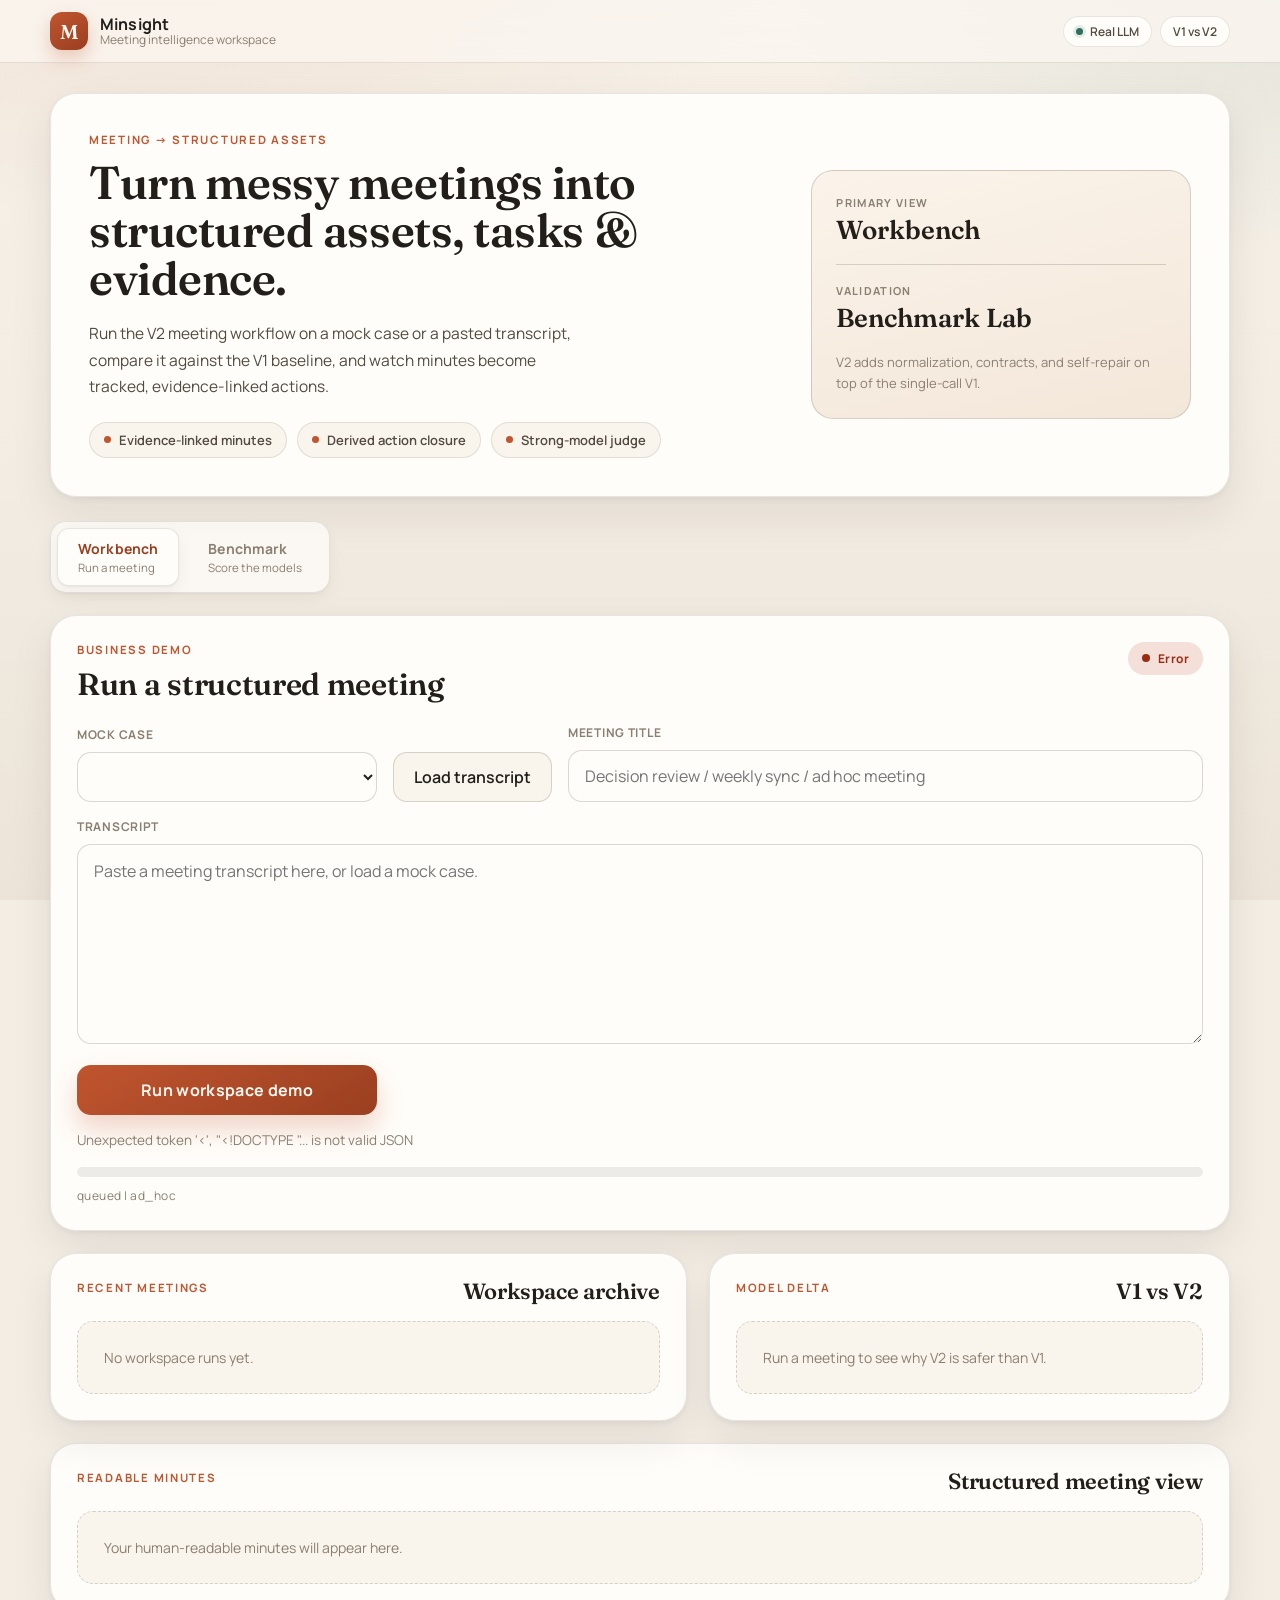
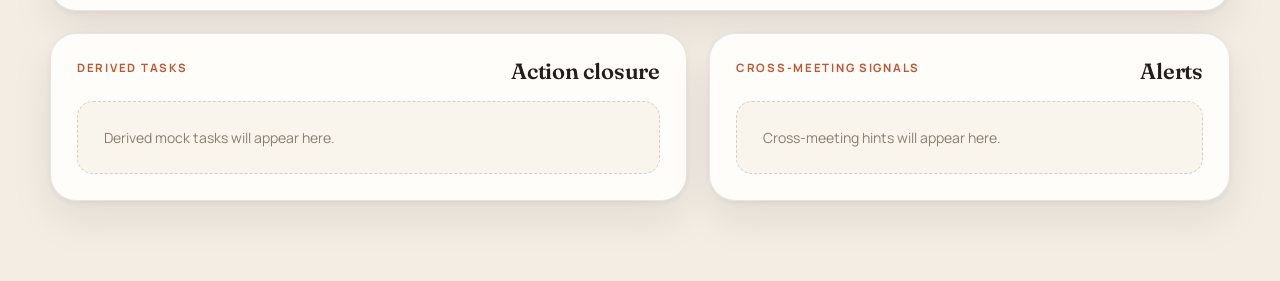
==== Lab/web/index.html @ 1d28d70c "Initial commit" ====
<!doctype html>
<html lang="en">
  <head>
    <meta charset="UTF-8" />
    <meta name="viewport" content="width=device-width, initial-scale=1.0" />
    <title>Minsight Workspace</title>
    <link rel="preconnect" href="https://fonts.googleapis.com">
    <link rel="preconnect" href="https://fonts.gstatic.com" crossorigin>
    <link href="https://fonts.googleapis.com/css2?family=Fraunces:opsz,wght@9..144,500;9..144,600&family=Manrope:wght@400;500;600;700&display=swap" rel="stylesheet">
    <link rel="stylesheet" href="./styles.css" />
  </head>
  <body>
    <div class="app-bg" aria-hidden="true"></div>

    <header class="topbar">
      <div class="topbar-inner">
        <div class="brand">
          <span class="brand-mark">M</span>
          <div class="brand-copy">
            <strong>Minsight</strong>
            <span>Meeting intelligence workspace</span>
          </div>
        </div>
        <div class="topbar-badges">
          <span class="badge badge-dot">Real LLM</span>
          <span class="badge">V1 vs V2</span>
        </div>
      </div>
    </header>

    <main class="shell">
      <section class="hero">
        <div class="hero-copy">
          <p class="eyebrow">Meeting → Structured assets</p>
          <h1>Turn messy meetings into structured assets, tasks &amp; evidence.</h1>
          <p class="lede">
            Run the V2 meeting workflow on a mock case or a pasted transcript, compare it against
            the V1 baseline, and watch minutes become tracked, evidence-linked actions.
          </p>
          <div class="hero-chips">
            <span class="chip"><span class="chip-dot"></span>Evidence-linked minutes</span>
            <span class="chip"><span class="chip-dot"></span>Derived action closure</span>
            <span class="chip"><span class="chip-dot"></span>Strong-model judge</span>
          </div>
        </div>
        <aside class="hero-panel">
          <div class="hero-panel-row">
            <span>Primary view</span>
            <strong>Workbench</strong>
          </div>
          <div class="hero-panel-divider"></div>
          <div class="hero-panel-row">
            <span>Validation</span>
            <strong>Benchmark Lab</strong>
          </div>
          <div class="hero-panel-note">
            V2 adds normalization, contracts, and self-repair on top of the single-call V1.
          </div>
        </aside>
      </section>

      <nav class="tabbar" role="tablist">
        <button class="tab active" data-tab="workbench" role="tab">
          <span class="tab-label">Workbench</span>
          <span class="tab-sub">Run a meeting</span>
        </button>
        <button class="tab" data-tab="benchmark" role="tab">
          <span class="tab-label">Benchmark</span>
          <span class="tab-sub">Score the models</span>
        </button>
      </nav>

      <section id="workbenchTab" class="tab-panel active">
        <section class="control-panel">
          <div class="panel-head">
            <div>
              <p class="panel-kicker">Business demo</p>
              <h2>Run a structured meeting</h2>
            </div>
            <div id="demoStatusPill" class="status-pill idle">Idle</div>
          </div>

          <div class="demo-controls">
            <label class="field">
              <span>Mock case</span>
              <select id="demoCaseSelect"></select>
            </label>

            <button id="loadMockButton" class="secondary-button">Load transcript</button>

            <label class="field field-wide">
              <span>Meeting title</span>
              <input id="demoTitleInput" class="text-input" type="text" placeholder="Decision review / weekly sync / ad hoc meeting" />
            </label>

            <label class="field field-full">
              <span>Transcript</span>
              <textarea id="demoTranscriptInput" class="transcript-input" placeholder="Paste a meeting transcript here, or load a mock case."></textarea>
            </label>

            <button id="demoRunButton" class="run-button">Run workspace demo</button>
          </div>

          <div id="demoMeta" class="run-meta"></div>
          <div class="progress-shell">
            <div class="progress-track">
              <div id="demoProgressBar" class="progress-bar"></div>
            </div>
            <div id="demoProgressText" class="progress-text">Waiting to start</div>
          </div>
        </section>

        <section class="results-grid">
          <article class="score-card">
            <div class="card-head">
              <p>Recent meetings</p>
              <h3>Workspace archive</h3>
            </div>
            <div id="meetingList" class="run-list empty">No workspace runs yet.</div>
          </article>

          <article class="history-card">
            <div class="card-head">
              <p>Model delta</p>
              <h3>V1 vs V2</h3>
            </div>
            <div id="comparisonBoard" class="summary-board empty">Run a meeting to see why V2 is safer than V1.</div>
          </article>
        </section>

        <section class="detail-card">
          <div class="card-head">
            <p>Readable minutes</p>
            <h3>Structured meeting view</h3>
          </div>
          <div id="minutesBoard" class="case-table empty">Your human-readable minutes will appear here.</div>
        </section>

        <section class="results-grid">
          <article class="score-card">
            <div class="card-head">
              <p>Derived tasks</p>
              <h3>Action closure</h3>
            </div>
            <div id="tasksBoard" class="case-table empty">Derived mock tasks will appear here.</div>
          </article>

          <article class="history-card">
            <div class="card-head">
              <p>Cross-meeting signals</p>
              <h3>Alerts</h3>
            </div>
            <div id="alertsBoard" class="case-table empty">Cross-meeting hints will appear here.</div>
          </article>
        </section>
      </section>

      <section id="benchmarkTab" class="tab-panel">
        <section class="control-panel">
          <div class="panel-head">
            <div>
              <p class="panel-kicker">Run control</p>
              <h2>Start a new Lab run</h2>
            </div>
            <div id="statusPill" class="status-pill idle">Idle</div>
          </div>

          <div class="controls">
            <label class="field">
              <span>Scenario</span>
              <select id="scenarioSelect"></select>
            </label>

            <button id="runButton" class="run-button">Run Lab</button>
          </div>

          <div id="runMeta" class="run-meta"></div>
          <div class="progress-shell">
            <div class="progress-track">
              <div id="progressBar" class="progress-bar"></div>
            </div>
            <div id="progressText" class="progress-text">Waiting to start</div>
          </div>
        </section>

        <section class="results-grid">
          <article class="score-card">
            <div class="card-head">
              <p>Latest summary</p>
              <h3>Variant scores</h3>
            </div>
            <div id="summaryBoard" class="summary-board empty">No benchmark results yet.</div>
          </article>

          <article class="history-card">
            <div class="card-head">
              <p>Run archive</p>
              <h3>Previous runs</h3>
            </div>
            <div id="runList" class="run-list empty">No previous runs.</div>
          </article>
        </section>

        <section class="detail-card">
          <div class="card-head">
            <p>Case review</p>
            <h3>Per-case judge output</h3>
          </div>
          <div id="caseTable" class="case-table empty">Run a benchmark to see per-case judge results here.</div>
        </section>
      </section>
    </main>

    <script src="./app.js"></script>
  </body>
</html>
---- Lab/web/styles.css ----
:root {
  --bg: #f3ede4;
  --bg-2: #ece4d8;
  --surface: #fffdf9;
  --surface-soft: #f9f4ec;
  --ink: #221f1a;
  --ink-soft: #524a40;
  --muted: #8a7f71;
  --line: rgba(34, 27, 18, 0.10);
  --line-strong: rgba(34, 27, 18, 0.16);
  --brand: #c0552f;
  --brand-ink: #9a3f20;
  --brand-soft: rgba(192, 85, 47, 0.10);
  --good: #2f6f5e;
  --good-soft: rgba(47, 111, 94, 0.12);
  --radius: 18px;
  --radius-lg: 26px;
  --shadow-sm: 0 1px 2px rgba(38, 24, 8, 0.05), 0 6px 18px rgba(38, 24, 8, 0.05);
  --shadow: 0 2px 6px rgba(38, 24, 8, 0.06), 0 18px 44px rgba(38, 24, 8, 0.08);
  --shadow-lg: 0 30px 70px rgba(38, 24, 8, 0.12);
  --font-ui: "Manrope", system-ui, -apple-system, "Segoe UI", sans-serif;
  --font-display: "Fraunces", Georgia, "Times New Roman", serif;
}

* { box-sizing: border-box; }

body {
  margin: 0;
  font-family: var(--font-ui);
  color: var(--ink);
  background: var(--bg);
  -webkit-font-smoothing: antialiased;
  text-rendering: optimizeLegibility;
  min-height: 100vh;
}

.app-bg {
  position: fixed;
  inset: 0;
  z-index: -1;
  pointer-events: none;
  background:
    radial-gradient(1100px 480px at 12% -8%, rgba(192, 85, 47, 0.10), transparent 60%),
    radial-gradient(900px 460px at 100% 0%, rgba(47, 111, 94, 0.09), transparent 55%),
    linear-gradient(180deg, #f6f0e7 0%, var(--bg) 46%, var(--bg-2) 100%);
}

/* ---------- Topbar ---------- */

.topbar {
  position: sticky;
  top: 0;
  z-index: 20;
  background: rgba(250, 246, 239, 0.82);
  backdrop-filter: blur(14px);
  border-bottom: 1px solid var(--line);
}

.topbar-inner {
  width: min(1180px, calc(100vw - 32px));
  margin: 0 auto;
  height: 62px;
  display: flex;
  align-items: center;
  justify-content: space-between;
  gap: 16px;
}

.brand { display: flex; align-items: center; gap: 12px; }

.brand-mark {
  width: 38px;
  height: 38px;
  border-radius: 12px;
  display: grid;
  place-items: center;
  font-family: var(--font-display);
  font-weight: 600;
  font-size: 20px;
  color: #fff7f0;
  background: linear-gradient(150deg, var(--brand) 0%, var(--brand-ink) 100%);
  box-shadow: 0 8px 18px rgba(192, 85, 47, 0.28);
}

.brand-copy { display: flex; flex-direction: column; line-height: 1.15; }
.brand-copy strong { font-size: 16px; letter-spacing: 0.01em; }
.brand-copy span { font-size: 12px; color: var(--muted); }

.topbar-badges { display: flex; gap: 8px; }

.badge {
  display: inline-flex;
  align-items: center;
  gap: 7px;
  padding: 6px 12px;
  border-radius: 999px;
  font-size: 12px;
  font-weight: 600;
  color: var(--ink-soft);
  background: var(--surface);
  border: 1px solid var(--line);
}

.badge-dot::before {
  content: "";
  width: 7px;
  height: 7px;
  border-radius: 50%;
  background: var(--good);
  box-shadow: 0 0 0 3px var(--good-soft);
}

/* ---------- Shell ---------- */

.shell {
  width: min(1180px, calc(100vw - 32px));
  margin: 0 auto;
  padding: 30px 0 80px;
}

.hero,
.control-panel,
.score-card,
.history-card,
.detail-card {
  background: var(--surface);
  border: 1px solid var(--line);
  box-shadow: var(--shadow);
}

/* ---------- Hero ---------- */

.hero {
  display: grid;
  grid-template-columns: 1.55fr 0.85fr;
  gap: 30px;
  border-radius: var(--radius-lg);
  padding: 38px;
  align-items: center;
}

.eyebrow,
.panel-kicker,
.card-head p {
  margin: 0 0 12px;
  letter-spacing: 0.15em;
  text-transform: uppercase;
  color: var(--brand);
  font-size: 11.5px;
  font-weight: 700;
}

.hero h1,
.panel-head h2,
.card-head h3 {
  margin: 0;
  font-family: var(--font-display);
  font-weight: 600;
  letter-spacing: -0.01em;
  line-height: 1.04;
  color: var(--ink);
}

.hero h1 {
  font-size: clamp(30px, 3.6vw, 46px);
  max-width: 18ch;
}

.lede {
  margin: 18px 0 0;
  max-width: 54ch;
  color: var(--ink-soft);
  font-size: 15.5px;
  line-height: 1.7;
}

.hero-chips {
  display: flex;
  flex-wrap: wrap;
  gap: 10px;
  margin-top: 22px;
}

.chip {
  display: inline-flex;
  align-items: center;
  gap: 8px;
  padding: 8px 14px;
  border-radius: 999px;
  font-size: 13px;
  font-weight: 600;
  color: var(--ink-soft);
  background: var(--surface-soft);
  border: 1px solid var(--line);
}

.chip-dot {
  width: 7px;
  height: 7px;
  border-radius: 50%;
  background: var(--brand);
}

.hero-panel {
  border-radius: 22px;
  padding: 24px;
  background: linear-gradient(165deg, #fbf3ea 0%, #f3e7d9 100%);
  border: 1px solid var(--line-strong);
}

.hero-panel-row { display: flex; flex-direction: column; gap: 4px; }
.hero-panel-row span {
  font-size: 11px;
  letter-spacing: 0.12em;
  text-transform: uppercase;
  color: var(--muted);
  font-weight: 700;
}
.hero-panel-row strong {
  font-family: var(--font-display);
  font-weight: 600;
  font-size: 26px;
  color: var(--ink);
}

.hero-panel-divider {
  height: 1px;
  margin: 18px 0;
  background: var(--line-strong);
}

.hero-panel-note {
  margin-top: 18px;
  font-size: 13px;
  line-height: 1.6;
  color: var(--muted);
}

/* ---------- Tabs ---------- */

.tabbar {
  display: flex;
  gap: 8px;
  margin-top: 24px;
  padding: 6px;
  border-radius: 16px;
  background: rgba(255, 253, 249, 0.7);
  border: 1px solid var(--line);
  box-shadow: var(--shadow-sm);
  width: fit-content;
}

.tab {
  display: flex;
  flex-direction: column;
  align-items: flex-start;
  gap: 2px;
  border: 1px solid transparent;
  background: transparent;
  color: var(--muted);
  border-radius: 12px;
  padding: 10px 20px;
  font: inherit;
  cursor: pointer;
  transition: background 160ms ease, color 160ms ease, box-shadow 160ms ease;
}

.tab-label { font-weight: 700; font-size: 14px; letter-spacing: 0.01em; }
.tab-sub { font-size: 11.5px; color: var(--muted); }

.tab:hover { color: var(--ink); }

.tab.active {
  background: var(--surface);
  border-color: var(--line);
  box-shadow: var(--shadow-sm);
  color: var(--ink);
}
.tab.active .tab-label { color: var(--brand-ink); }

.tab-panel { display: none; }
.tab-panel.active { display: block; animation: fade 260ms ease; }

@keyframes fade {
  from { opacity: 0; transform: translateY(6px); }
  to { opacity: 1; transform: none; }
}

/* ---------- Panels & cards ---------- */

.control-panel,
.results-grid,
.detail-card {
  margin-top: 22px;
}

.control-panel,
.score-card,
.history-card,
.detail-card {
  border-radius: var(--radius-lg);
  padding: 26px;
}

.panel-head,
.card-head {
  display: flex;
  align-items: start;
  justify-content: space-between;
  gap: 16px;
}

.panel-head h2 { font-size: clamp(24px, 2.4vw, 32px); }
.card-head h3 { font-size: 22px; }
.card-head p { margin-bottom: 6px; }

/* ---------- Status pill ---------- */

.status-pill {
  display: inline-flex;
  align-items: center;
  gap: 8px;
  padding: 8px 14px;
  border-radius: 999px;
  font-size: 12px;
  font-weight: 700;
  letter-spacing: 0.04em;
  white-space: nowrap;
}
.status-pill::before {
  content: "";
  width: 8px;
  height: 8px;
  border-radius: 50%;
  background: currentColor;
}
.status-pill.idle { background: rgba(138, 127, 113, 0.14); color: #6d6355; }
.status-pill.running { background: var(--brand-soft); color: var(--brand-ink); }
.status-pill.running::before { animation: pulse 1.1s ease-in-out infinite; }
.status-pill.done { background: var(--good-soft); color: var(--good); }
.status-pill.error { background: rgba(176, 45, 22, 0.14); color: #9a2a12; }

@keyframes pulse {
  0%, 100% { opacity: 1; transform: scale(1); }
  50% { opacity: 0.45; transform: scale(0.7); }
}

/* ---------- Forms ---------- */

.controls {
  display: grid;
  grid-template-columns: minmax(260px, 360px) auto;
  gap: 18px;
  align-items: end;
  margin-top: 24px;
}

.demo-controls {
  display: grid;
  grid-template-columns: minmax(220px, 300px) auto 1fr;
  gap: 16px;
  align-items: end;
  margin-top: 24px;
}

.field-wide { grid-column: span 1; }
.field-full { grid-column: 1 / -1; }

.field span {
  display: block;
  margin-bottom: 9px;
  font-size: 12px;
  font-weight: 700;
  color: var(--muted);
  letter-spacing: 0.06em;
  text-transform: uppercase;
}

select,
.text-input,
.transcript-input,
.secondary-button,
.run-button {
  min-height: 50px;
  border-radius: 14px;
  font: inherit;
}

select,
.text-input,
.transcript-input {
  width: 100%;
  border: 1px solid var(--line-strong);
  background: var(--surface);
  padding: 0 16px;
  color: var(--ink);
  transition: border-color 140ms ease, box-shadow 140ms ease;
}

.text-input, .transcript-input { padding: 14px 16px; }

select:focus,
.text-input:focus,
.transcript-input:focus {
  outline: none;
  border-color: var(--brand);
  box-shadow: 0 0 0 3px var(--brand-soft);
}

.transcript-input {
  min-height: 200px;
  resize: vertical;
  line-height: 1.6;
}

.secondary-button {
  border: 1px solid var(--line-strong);
  background: var(--surface-soft);
  color: var(--ink);
  font-weight: 600;
  padding: 0 20px;
  cursor: pointer;
  transition: background 140ms ease, border-color 140ms ease;
}
.secondary-button:hover { background: #f1e8db; border-color: var(--brand); color: var(--brand-ink); }

.run-button {
  border: none;
  padding: 0 28px;
  font-weight: 700;
  letter-spacing: 0.02em;
  color: #fff7f0;
  background: linear-gradient(150deg, var(--brand) 0%, var(--brand-ink) 100%);
  cursor: pointer;
  box-shadow: 0 14px 26px rgba(192, 85, 47, 0.24);
  transition: transform 160ms ease, box-shadow 160ms ease, filter 160ms ease;
}
.run-button:hover:not(:disabled) {
  transform: translateY(-1px);
  box-shadow: 0 18px 32px rgba(192, 85, 47, 0.30);
  filter: saturate(1.05);
}
.run-button:disabled { opacity: 0.5; cursor: progress; box-shadow: none; }

.run-meta {
  margin-top: 16px;
  color: var(--muted);
  font-size: 13.5px;
  min-height: 20px;
}

/* ---------- Progress ---------- */

.progress-shell { margin-top: 16px; }

.progress-track {
  height: 10px;
  border-radius: 999px;
  background: rgba(34, 27, 18, 0.08);
  overflow: hidden;
}

.progress-bar {
  width: 0%;
  height: 100%;
  border-radius: inherit;
  background: linear-gradient(90deg, var(--brand) 0%, #dd8a5f 100%);
  transition: width 300ms ease;
}

.progress-text {
  margin-top: 10px;
  color: var(--muted);
  font-size: 12px;
  letter-spacing: 0.04em;
  font-variant-numeric: tabular-nums;
}

/* ---------- Grids ---------- */

.results-grid {
  display: grid;
  grid-template-columns: 1.1fr 0.9fr;
  gap: 22px;
}

.summary-board,
.run-list,
.case-table { margin-top: 18px; }

.summary-board.empty,
.run-list.empty,
.case-table.empty {
  color: var(--muted);
  padding: 26px;
  border-radius: 16px;
  background: var(--surface-soft);
  border: 1px dashed var(--line-strong);
  font-size: 14px;
}

/* ---------- Variant / metric cards ---------- */

.variant-grid {
  display: grid;
  grid-template-columns: repeat(2, 1fr);
  gap: 16px;
}

.variant-card {
  position: relative;
  padding: 20px;
  border-radius: 18px;
  border: 1px solid var(--line);
  background: var(--surface-soft);
  overflow: hidden;
}
.variant-card::before {
  content: "";
  position: absolute;
  left: 0; top: 0; bottom: 0;
  width: 4px;
  background: var(--muted);
  opacity: 0.6;
}
.variant-grid > .variant-card:nth-child(1)::before { background: var(--brand); }
.variant-grid > .variant-card:nth-child(2)::before { background: var(--good); }

.variant-card h4 {
  margin: 0 0 14px;
  font-size: 15px;
  font-weight: 700;
  letter-spacing: 0.02em;
  color: var(--ink);
  text-transform: uppercase;
}

.metric-row {
  display: flex;
  justify-content: space-between;
  align-items: baseline;
  gap: 12px;
  padding: 7px 0;
  border-top: 1px solid var(--line);
  font-size: 13.5px;
  color: var(--ink-soft);
}
.metric-row:first-of-type { border-top: none; }
.metric-row span { color: var(--muted); }
.metric-row strong {
  color: var(--ink);
  font-weight: 700;
  font-variant-numeric: tabular-nums;
}

/* ---------- History / run list ---------- */

.run-list { display: flex; flex-direction: column; gap: 10px; }

.history-row {
  display: flex;
  gap: 10px;
  align-items: stretch;
}
.history-row + .history-row { margin-top: 0; }

.history-item {
  flex: 1;
  text-align: left;
  padding: 15px 17px;
  border-radius: 14px;
  border: 1px solid var(--line);
  background: var(--surface);
  cursor: pointer;
  transition: transform 140ms ease, border-color 140ms ease, box-shadow 140ms ease;
}
.history-item:hover {
  transform: translateX(2px);
  border-color: var(--brand);
  box-shadow: var(--shadow-sm);
}

.selected-card,
.history-row.selected .history-item {
  border-color: var(--brand);
  box-shadow: inset 0 0 0 1px var(--brand-soft);
}

.history-delete {
  min-width: 84px;
  border: 1px solid rgba(192, 85, 47, 0.24);
  border-radius: 14px;
  background: var(--brand-soft);
  color: var(--brand-ink);
  font: inherit;
  font-weight: 600;
  cursor: pointer;
  transition: background 140ms ease;
}
.history-delete:hover { background: rgba(192, 85, 47, 0.18); }

.history-item .run-id { font-weight: 700; font-size: 14.5px; color: var(--ink); }
.history-item .meta {
  margin-top: 5px;
  color: var(--muted);
  font-size: 12.5px;
  line-height: 1.5;
}

/* ---------- Case / detail ---------- */

.case-table { display: grid; gap: 14px; }

.case-item {
  padding: 20px;
  border-radius: 18px;
  background: var(--surface-soft);
  border: 1px solid var(--line);
}

.detail-grid { margin-top: 16px; }

.case-top {
  display: flex;
  justify-content: space-between;
  gap: 14px;
  align-items: center;
}

.case-title { font-weight: 700; font-size: 15px; color: var(--ink); }

.case-variant {
  color: var(--brand);
  font-size: 11px;
  letter-spacing: 0.12em;
  text-transform: uppercase;
  font-weight: 700;
}

/* variant-card reused as .detail-card inside app.js output */
.variant-card.detail-card {
  margin-top: 0;
  padding: 18px;
  border-radius: 16px;
  box-shadow: none;
  background: var(--surface);
}

.score-strip {
  display: grid;
  grid-template-columns: repeat(5, 1fr);
  gap: 10px;
  margin-top: 14px;
}

.score-chip {
  padding: 12px;
  border-radius: 14px;
  background: var(--surface);
  border: 1px solid var(--line);
  text-align: center;
}
.score-chip span {
  display: block;
  color: var(--muted);
  font-size: 10.5px;
  letter-spacing: 0.06em;
  text-transform: uppercase;
}
.score-chip strong {
  display: block;
  margin-top: 6px;
  color: var(--good);
  font-variant-numeric: tabular-nums;
}

.judge-text {
  margin-top: 14px;
  color: var(--ink-soft);
  font-size: 13.5px;
  line-height: 1.65;
}
.judge-text strong { color: var(--ink); }

/* ---------- Minutes ---------- */

.minutes-grid {
  display: grid;
  grid-template-columns: repeat(2, 1fr);
  gap: 16px;
  margin-top: 18px;
}

.minutes-card { min-height: 100%; }

.evidence-item + .evidence-item {
  margin-top: 12px;
  padding-top: 12px;
  border-top: 1px dashed var(--line-strong);
}

.evidence-item strong { display: block; color: var(--ink); font-size: 14px; }
.evidence-item span { display: block; margin-top: 4px; color: var(--muted); font-size: 13px; }

.evidence-item blockquote {
  margin: 10px 0 0;
  padding: 8px 12px;
  border-left: 3px solid var(--brand);
  border-radius: 0 10px 10px 0;
  background: var(--brand-soft);
  color: var(--brand-ink);
  font-size: 13px;
  line-height: 1.5;
}

/* ---------- Responsive ---------- */

@media (max-width: 980px) {
  .hero,
  .results-grid,
  .controls,
  .demo-controls,
  .minutes-grid,
  .variant-grid {
    grid-template-columns: 1fr;
  }
  .score-strip { grid-template-columns: repeat(2, 1fr); }
  .hero h1 { max-width: none; }
  .tabbar { width: auto; }
  .tab { flex: 1; align-items: center; }
}

@media (max-width: 560px) {
  .topbar-badges { display: none; }
  .control-panel,
  .score-card,
  .history-card,
  .detail-card,
  .hero { padding: 20px; }
  .score-strip { grid-template-columns: 1fr; }
}
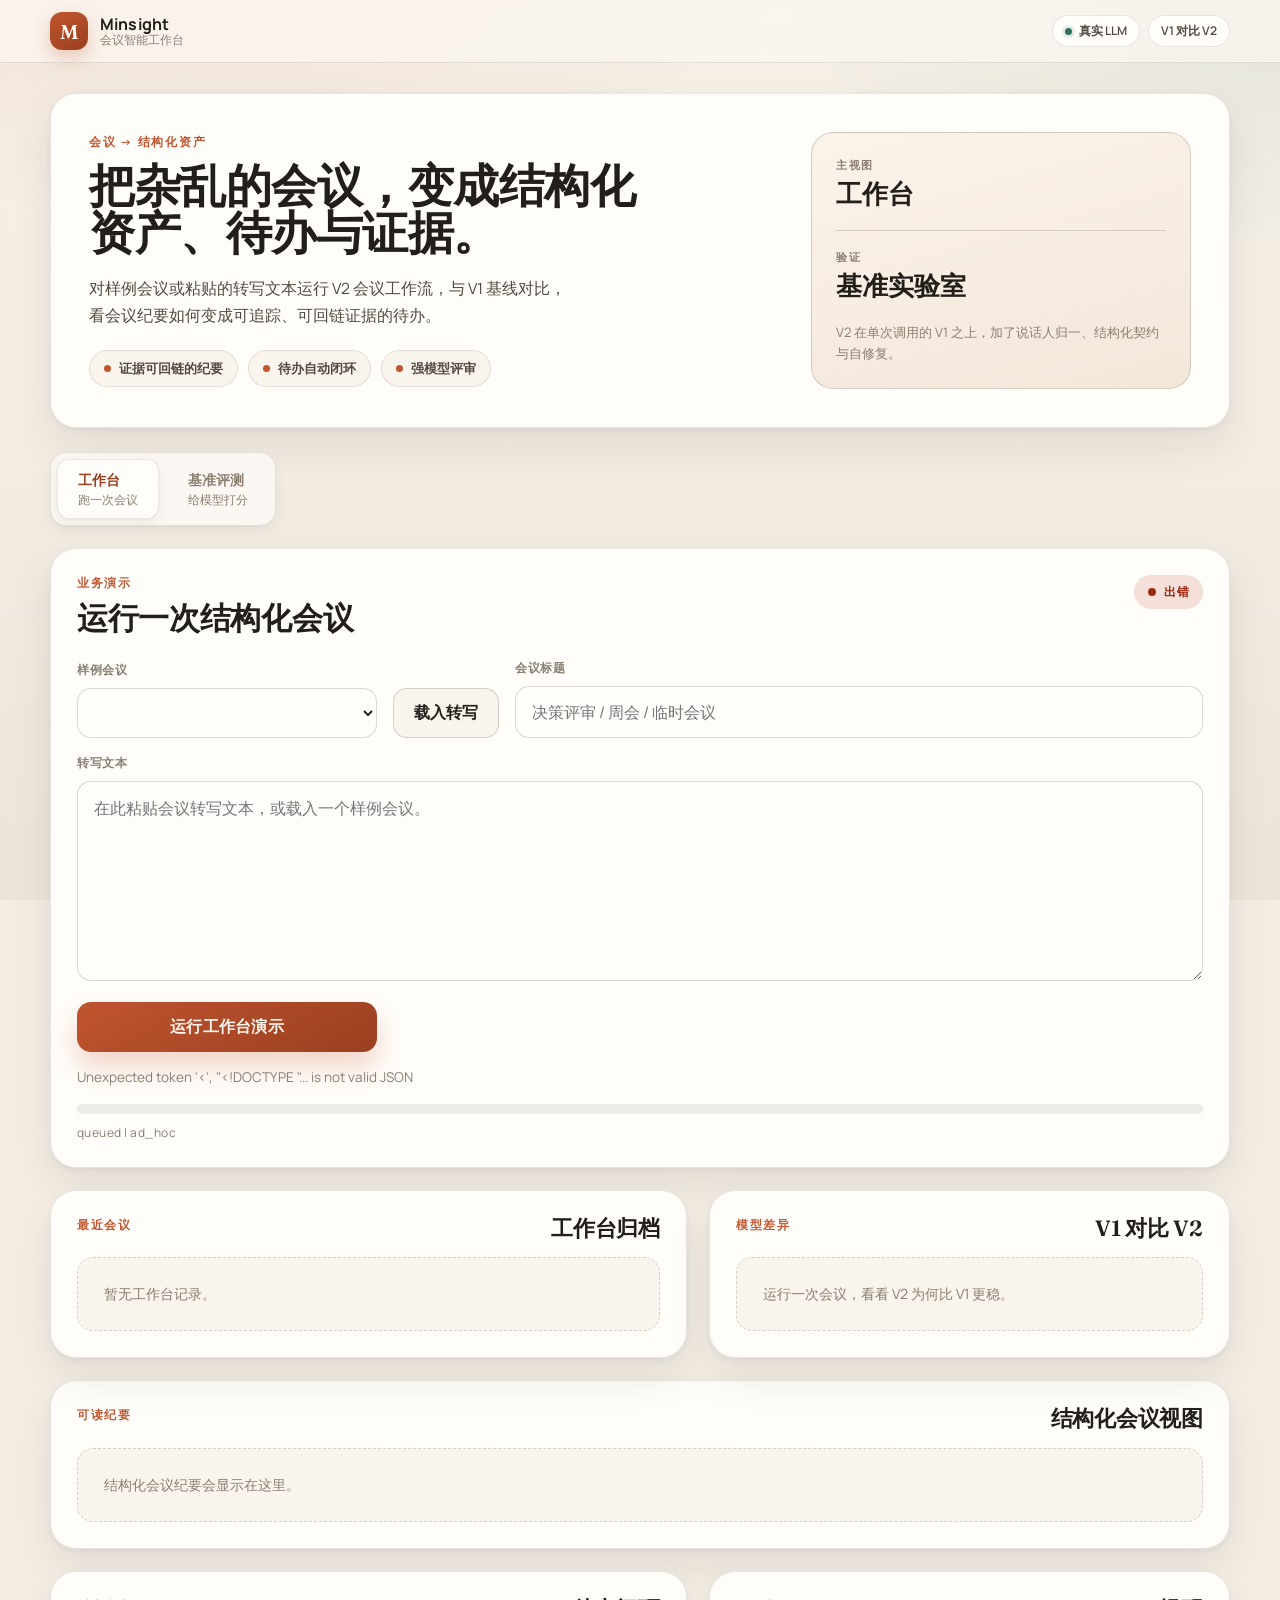
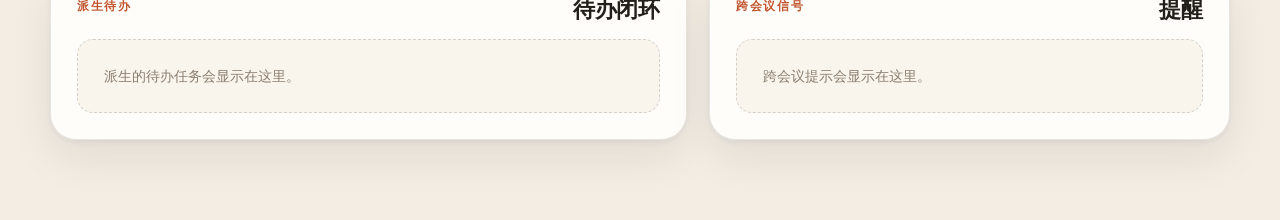
==== commit f75e1cff: "chore: clean local artifacts and localize lab UI" ====
--- a/Lab/web/index.html
+++ b/Lab/web/index.html
@@ -1,9 +1,9 @@
 <!doctype html>
-<html lang="en">
+<html lang="zh-CN">
   <head>
     <meta charset="UTF-8" />
     <meta name="viewport" content="width=device-width, initial-scale=1.0" />
-    <title>Minsight Workspace</title>
+    <title>Minsight 工作台</title>
     <link rel="preconnect" href="https://fonts.googleapis.com">
     <link rel="preconnect" href="https://fonts.gstatic.com" crossorigin>
     <link href="https://fonts.googleapis.com/css2?family=Fraunces:opsz,wght@9..144,500;9..144,600&family=Manrope:wght@400;500;600;700&display=swap" rel="stylesheet">
@@ -18,12 +18,12 @@
           <span class="brand-mark">M</span>
           <div class="brand-copy">
             <strong>Minsight</strong>
-            <span>Meeting intelligence workspace</span>
+            <span>会议智能工作台</span>
           </div>
         </div>
         <div class="topbar-badges">
-          <span class="badge badge-dot">Real LLM</span>
-          <span class="badge">V1 vs V2</span>
+          <span class="badge badge-dot">真实 LLM</span>
+          <span class="badge">V1 对比 V2</span>
         </div>
       </div>
     </header>
@@ -31,42 +31,42 @@
     <main class="shell">
       <section class="hero">
         <div class="hero-copy">
-          <p class="eyebrow">Meeting → Structured assets</p>
-          <h1>Turn messy meetings into structured assets, tasks &amp; evidence.</h1>
+          <p class="eyebrow">会议 → 结构化资产</p>
+          <h1>把杂乱的会议，变成结构化资产、待办与证据。</h1>
           <p class="lede">
-            Run the V2 meeting workflow on a mock case or a pasted transcript, compare it against
-            the V1 baseline, and watch minutes become tracked, evidence-linked actions.
+            对样例会议或粘贴的转写文本运行 V2 会议工作流，与 V1 基线对比，
+            看会议纪要如何变成可追踪、可回链证据的待办。
           </p>
           <div class="hero-chips">
-            <span class="chip"><span class="chip-dot"></span>Evidence-linked minutes</span>
-            <span class="chip"><span class="chip-dot"></span>Derived action closure</span>
-            <span class="chip"><span class="chip-dot"></span>Strong-model judge</span>
+            <span class="chip"><span class="chip-dot"></span>证据可回链的纪要</span>
+            <span class="chip"><span class="chip-dot"></span>待办自动闭环</span>
+            <span class="chip"><span class="chip-dot"></span>强模型评审</span>
           </div>
         </div>
         <aside class="hero-panel">
           <div class="hero-panel-row">
-            <span>Primary view</span>
-            <strong>Workbench</strong>
+            <span>主视图</span>
+            <strong>工作台</strong>
           </div>
           <div class="hero-panel-divider"></div>
           <div class="hero-panel-row">
-            <span>Validation</span>
-            <strong>Benchmark Lab</strong>
+            <span>验证</span>
+            <strong>基准实验室</strong>
           </div>
           <div class="hero-panel-note">
-            V2 adds normalization, contracts, and self-repair on top of the single-call V1.
+            V2 在单次调用的 V1 之上，加了说话人归一、结构化契约与自修复。
           </div>
         </aside>
       </section>
 
       <nav class="tabbar" role="tablist">
         <button class="tab active" data-tab="workbench" role="tab">
-          <span class="tab-label">Workbench</span>
-          <span class="tab-sub">Run a meeting</span>
+          <span class="tab-label">工作台</span>
+          <span class="tab-sub">跑一次会议</span>
         </button>
         <button class="tab" data-tab="benchmark" role="tab">
-          <span class="tab-label">Benchmark</span>
-          <span class="tab-sub">Score the models</span>
+          <span class="tab-label">基准评测</span>
+          <span class="tab-sub">给模型打分</span>
         </button>
       </nav>
 
@@ -74,31 +74,31 @@
         <section class="control-panel">
           <div class="panel-head">
             <div>
-              <p class="panel-kicker">Business demo</p>
-              <h2>Run a structured meeting</h2>
-            </div>
-            <div id="demoStatusPill" class="status-pill idle">Idle</div>
+              <p class="panel-kicker">业务演示</p>
+              <h2>运行一次结构化会议</h2>
+            </div>
+            <div id="demoStatusPill" class="status-pill idle">空闲</div>
           </div>
 
           <div class="demo-controls">
             <label class="field">
-              <span>Mock case</span>
+              <span>样例会议</span>
               <select id="demoCaseSelect"></select>
             </label>
 
-            <button id="loadMockButton" class="secondary-button">Load transcript</button>
+            <button id="loadMockButton" class="secondary-button">载入转写</button>
 
             <label class="field field-wide">
-              <span>Meeting title</span>
-              <input id="demoTitleInput" class="text-input" type="text" placeholder="Decision review / weekly sync / ad hoc meeting" />
+              <span>会议标题</span>
+              <input id="demoTitleInput" class="text-input" type="text" placeholder="决策评审 / 周会 / 临时会议" />
             </label>
 
             <label class="field field-full">
-              <span>Transcript</span>
-              <textarea id="demoTranscriptInput" class="transcript-input" placeholder="Paste a meeting transcript here, or load a mock case."></textarea>
-            </label>
-
-            <button id="demoRunButton" class="run-button">Run workspace demo</button>
+              <span>转写文本</span>
+              <textarea id="demoTranscriptInput" class="transcript-input" placeholder="在此粘贴会议转写文本，或载入一个样例会议。"></textarea>
+            </label>
+
+            <button id="demoRunButton" class="run-button">运行工作台演示</button>
           </div>
 
           <div id="demoMeta" class="run-meta"></div>
@@ -106,51 +106,51 @@
             <div class="progress-track">
               <div id="demoProgressBar" class="progress-bar"></div>
             </div>
-            <div id="demoProgressText" class="progress-text">Waiting to start</div>
+            <div id="demoProgressText" class="progress-text">等待开始</div>
           </div>
         </section>
 
         <section class="results-grid">
           <article class="score-card">
             <div class="card-head">
-              <p>Recent meetings</p>
-              <h3>Workspace archive</h3>
-            </div>
-            <div id="meetingList" class="run-list empty">No workspace runs yet.</div>
+              <p>最近会议</p>
+              <h3>工作台归档</h3>
+            </div>
+            <div id="meetingList" class="run-list empty">暂无工作台记录。</div>
           </article>
 
           <article class="history-card">
             <div class="card-head">
-              <p>Model delta</p>
-              <h3>V1 vs V2</h3>
-            </div>
-            <div id="comparisonBoard" class="summary-board empty">Run a meeting to see why V2 is safer than V1.</div>
+              <p>模型差异</p>
+              <h3>V1 对比 V2</h3>
+            </div>
+            <div id="comparisonBoard" class="summary-board empty">运行一次会议，看看 V2 为何比 V1 更稳。</div>
           </article>
         </section>
 
         <section class="detail-card">
           <div class="card-head">
-            <p>Readable minutes</p>
-            <h3>Structured meeting view</h3>
-          </div>
-          <div id="minutesBoard" class="case-table empty">Your human-readable minutes will appear here.</div>
+            <p>可读纪要</p>
+            <h3>结构化会议视图</h3>
+          </div>
+          <div id="minutesBoard" class="case-table empty">结构化会议纪要会显示在这里。</div>
         </section>
 
         <section class="results-grid">
           <article class="score-card">
             <div class="card-head">
-              <p>Derived tasks</p>
-              <h3>Action closure</h3>
-            </div>
-            <div id="tasksBoard" class="case-table empty">Derived mock tasks will appear here.</div>
+              <p>派生待办</p>
+              <h3>待办闭环</h3>
+            </div>
+            <div id="tasksBoard" class="case-table empty">派生的待办任务会显示在这里。</div>
           </article>
 
           <article class="history-card">
             <div class="card-head">
-              <p>Cross-meeting signals</p>
-              <h3>Alerts</h3>
-            </div>
-            <div id="alertsBoard" class="case-table empty">Cross-meeting hints will appear here.</div>
+              <p>跨会议信号</p>
+              <h3>提醒</h3>
+            </div>
+            <div id="alertsBoard" class="case-table empty">跨会议提示会显示在这里。</div>
           </article>
         </section>
       </section>
@@ -159,19 +159,19 @@
         <section class="control-panel">
           <div class="panel-head">
             <div>
-              <p class="panel-kicker">Run control</p>
-              <h2>Start a new Lab run</h2>
-            </div>
-            <div id="statusPill" class="status-pill idle">Idle</div>
+              <p class="panel-kicker">运行控制</p>
+              <h2>启动一次实验室运行</h2>
+            </div>
+            <div id="statusPill" class="status-pill idle">空闲</div>
           </div>
 
           <div class="controls">
             <label class="field">
-              <span>Scenario</span>
+              <span>场景</span>
               <select id="scenarioSelect"></select>
             </label>
 
-            <button id="runButton" class="run-button">Run Lab</button>
+            <button id="runButton" class="run-button">运行实验室</button>
           </div>
 
           <div id="runMeta" class="run-meta"></div>
@@ -179,34 +179,34 @@
             <div class="progress-track">
               <div id="progressBar" class="progress-bar"></div>
             </div>
-            <div id="progressText" class="progress-text">Waiting to start</div>
+            <div id="progressText" class="progress-text">等待开始</div>
           </div>
         </section>
 
         <section class="results-grid">
           <article class="score-card">
             <div class="card-head">
-              <p>Latest summary</p>
-              <h3>Variant scores</h3>
-            </div>
-            <div id="summaryBoard" class="summary-board empty">No benchmark results yet.</div>
+              <p>最新汇总</p>
+              <h3>版本得分</h3>
+            </div>
+            <div id="summaryBoard" class="summary-board empty">暂无基准结果。</div>
           </article>
 
           <article class="history-card">
             <div class="card-head">
-              <p>Run archive</p>
-              <h3>Previous runs</h3>
-            </div>
-            <div id="runList" class="run-list empty">No previous runs.</div>
+              <p>运行归档</p>
+              <h3>历史运行</h3>
+            </div>
+            <div id="runList" class="run-list empty">暂无历史运行。</div>
           </article>
         </section>
 
         <section class="detail-card">
           <div class="card-head">
-            <p>Case review</p>
-            <h3>Per-case judge output</h3>
-          </div>
-          <div id="caseTable" class="case-table empty">Run a benchmark to see per-case judge results here.</div>
+            <p>逐条评审</p>
+            <h3>每条用例的评审输出</h3>
+          </div>
+          <div id="caseTable" class="case-table empty">运行基准后，这里显示逐条评审结果。</div>
         </section>
       </section>
     </main>
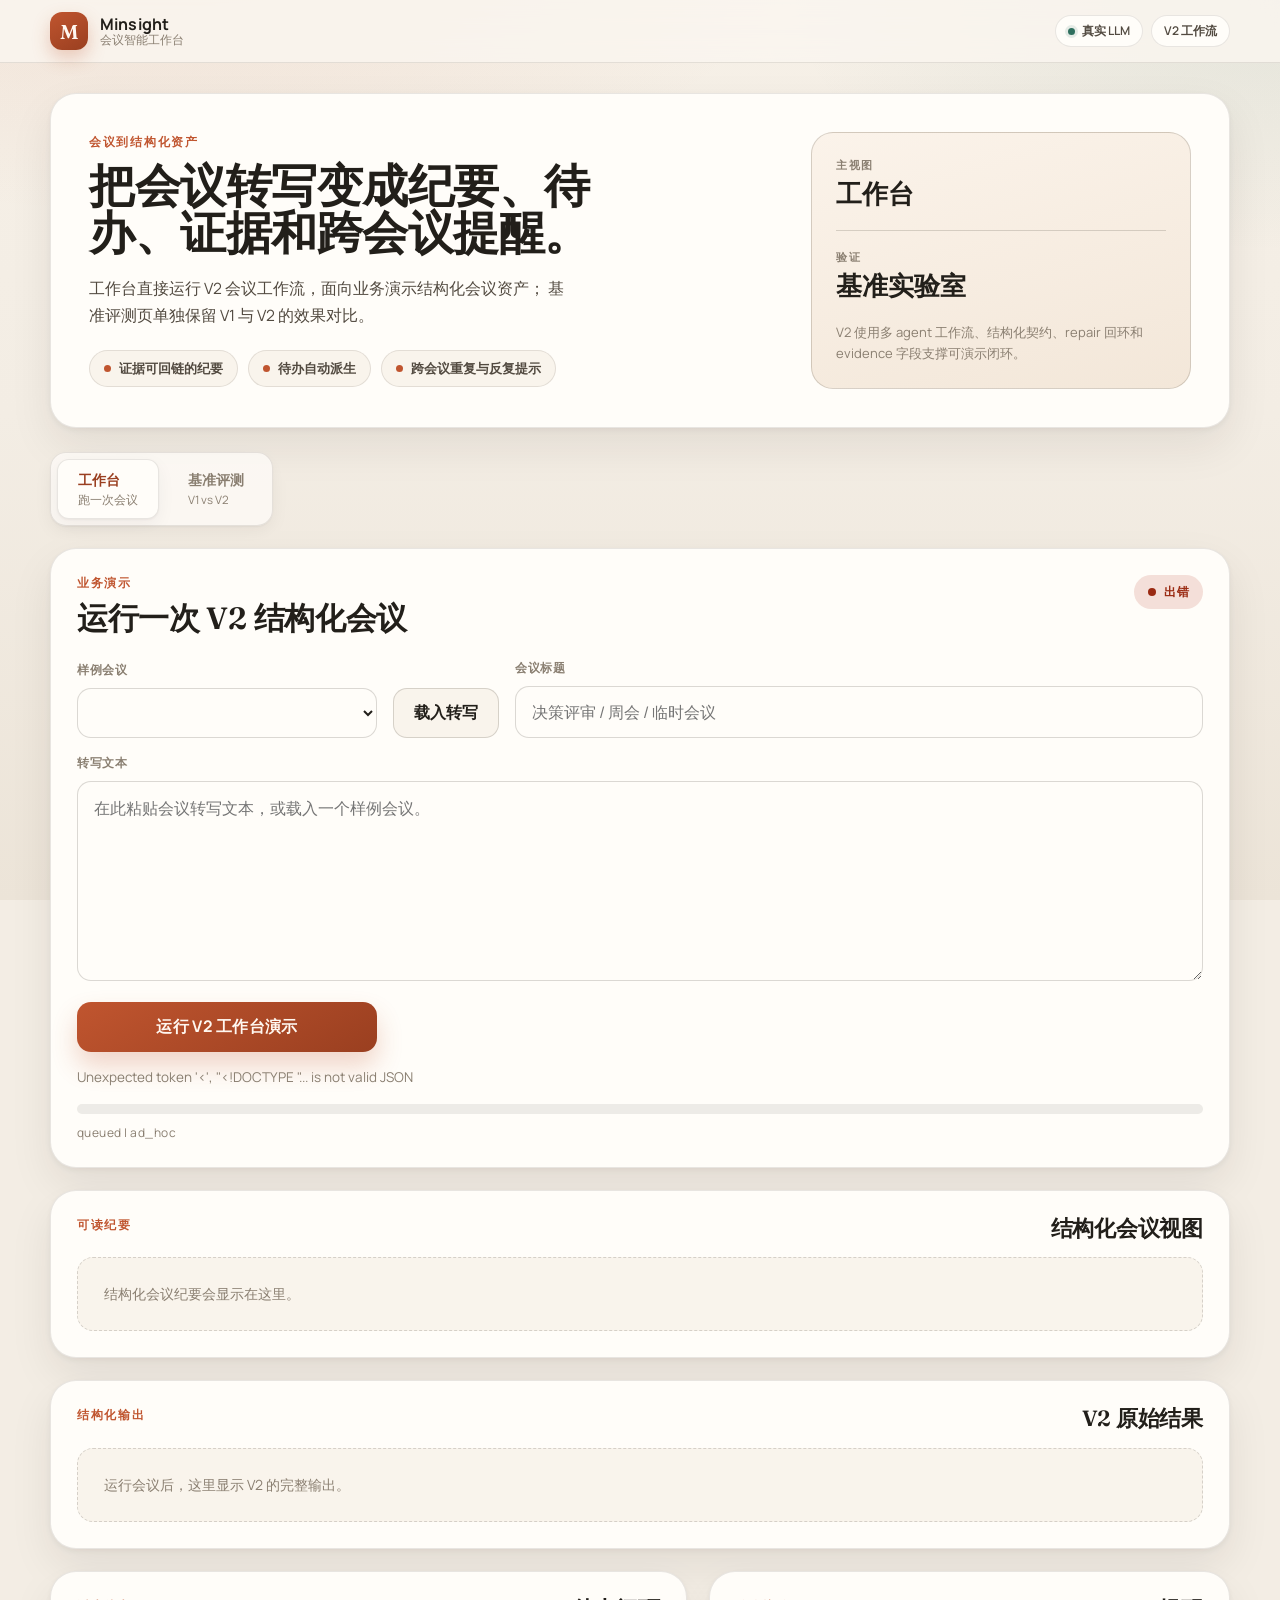
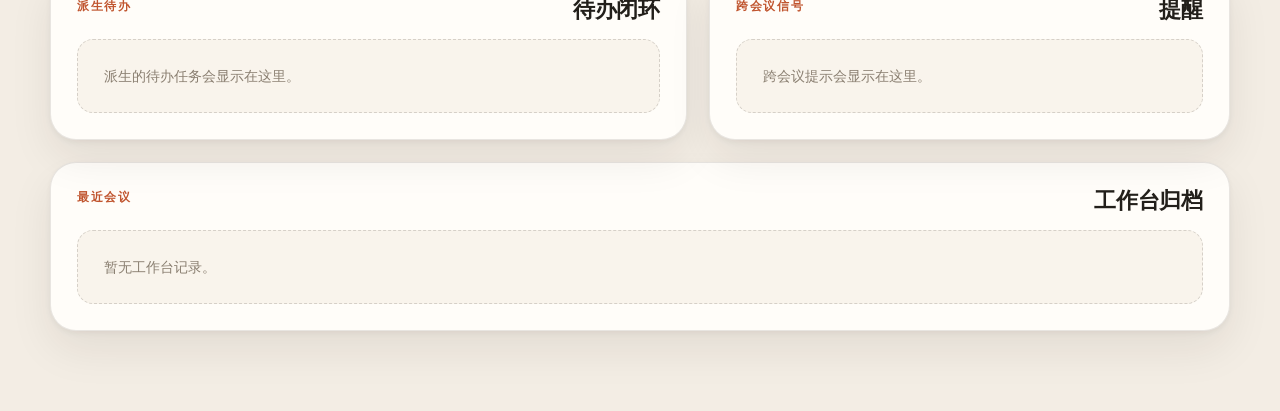
==== commit 1d4115d8: "refactor lab workbench around v2 output" ====
--- a/Lab/web/index.html
+++ b/Lab/web/index.html
@@ -23,7 +23,7 @@
         </div>
         <div class="topbar-badges">
           <span class="badge badge-dot">真实 LLM</span>
-          <span class="badge">V1 对比 V2</span>
+          <span class="badge">V2 工作流</span>
         </div>
       </div>
     </header>
@@ -31,16 +31,16 @@
     <main class="shell">
       <section class="hero">
         <div class="hero-copy">
-          <p class="eyebrow">会议 → 结构化资产</p>
-          <h1>把杂乱的会议，变成结构化资产、待办与证据。</h1>
+          <p class="eyebrow">会议到结构化资产</p>
+          <h1>把会议转写变成纪要、待办、证据和跨会议提醒。</h1>
           <p class="lede">
-            对样例会议或粘贴的转写文本运行 V2 会议工作流，与 V1 基线对比，
-            看会议纪要如何变成可追踪、可回链证据的待办。
+            工作台直接运行 V2 会议工作流，面向业务演示结构化会议资产；
+            基准评测页单独保留 V1 与 V2 的效果对比。
           </p>
           <div class="hero-chips">
             <span class="chip"><span class="chip-dot"></span>证据可回链的纪要</span>
-            <span class="chip"><span class="chip-dot"></span>待办自动闭环</span>
-            <span class="chip"><span class="chip-dot"></span>强模型评审</span>
+            <span class="chip"><span class="chip-dot"></span>待办自动派生</span>
+            <span class="chip"><span class="chip-dot"></span>跨会议重复与反复提示</span>
           </div>
         </div>
         <aside class="hero-panel">
@@ -54,7 +54,7 @@
             <strong>基准实验室</strong>
           </div>
           <div class="hero-panel-note">
-            V2 在单次调用的 V1 之上，加了说话人归一、结构化契约与自修复。
+            V2 使用多 agent 工作流、结构化契约、repair 回环和 evidence 字段支撑可演示闭环。
           </div>
         </aside>
       </section>
@@ -66,7 +66,7 @@
         </button>
         <button class="tab" data-tab="benchmark" role="tab">
           <span class="tab-label">基准评测</span>
-          <span class="tab-sub">给模型打分</span>
+          <span class="tab-sub">V1 vs V2</span>
         </button>
       </nav>
 
@@ -75,7 +75,7 @@
           <div class="panel-head">
             <div>
               <p class="panel-kicker">业务演示</p>
-              <h2>运行一次结构化会议</h2>
+              <h2>运行一次 V2 结构化会议</h2>
             </div>
             <div id="demoStatusPill" class="status-pill idle">空闲</div>
           </div>
@@ -98,7 +98,7 @@
               <textarea id="demoTranscriptInput" class="transcript-input" placeholder="在此粘贴会议转写文本，或载入一个样例会议。"></textarea>
             </label>
 
-            <button id="demoRunButton" class="run-button">运行工作台演示</button>
+            <button id="demoRunButton" class="run-button">运行 V2 工作台演示</button>
           </div>
 
           <div id="demoMeta" class="run-meta"></div>
@@ -110,35 +110,25 @@
           </div>
         </section>
 
+        <section class="detail-card">
+          <div class="card-head">
+            <p>可读纪要</p>
+            <h3>结构化会议视图</h3>
+          </div>
+          <div id="minutesBoard" class="case-table empty">结构化会议纪要会显示在这里。</div>
+        </section>
+
+        <section class="detail-card">
+          <div class="card-head">
+            <p>结构化输出</p>
+            <h3>V2 原始结果</h3>
+          </div>
+          <div id="rawOutputBoard" class="case-table empty">运行会议后，这里显示 V2 的完整输出。</div>
+        </section>
+
         <section class="results-grid">
           <article class="score-card">
             <div class="card-head">
-              <p>最近会议</p>
-              <h3>工作台归档</h3>
-            </div>
-            <div id="meetingList" class="run-list empty">暂无工作台记录。</div>
-          </article>
-
-          <article class="history-card">
-            <div class="card-head">
-              <p>模型差异</p>
-              <h3>V1 对比 V2</h3>
-            </div>
-            <div id="comparisonBoard" class="summary-board empty">运行一次会议，看看 V2 为何比 V1 更稳。</div>
-          </article>
-        </section>
-
-        <section class="detail-card">
-          <div class="card-head">
-            <p>可读纪要</p>
-            <h3>结构化会议视图</h3>
-          </div>
-          <div id="minutesBoard" class="case-table empty">结构化会议纪要会显示在这里。</div>
-        </section>
-
-        <section class="results-grid">
-          <article class="score-card">
-            <div class="card-head">
               <p>派生待办</p>
               <h3>待办闭环</h3>
             </div>
@@ -152,6 +142,14 @@
             </div>
             <div id="alertsBoard" class="case-table empty">跨会议提示会显示在这里。</div>
           </article>
+        </section>
+
+        <section class="detail-card">
+          <div class="card-head">
+            <p>最近会议</p>
+            <h3>工作台归档</h3>
+          </div>
+          <div id="meetingList" class="run-list empty">暂无工作台记录。</div>
         </section>
       </section>
 
@@ -160,7 +158,7 @@
           <div class="panel-head">
             <div>
               <p class="panel-kicker">运行控制</p>
-              <h2>启动一次实验室运行</h2>
+              <h2>启动一次 V1 / V2 基准评测</h2>
             </div>
             <div id="statusPill" class="status-pill idle">空闲</div>
           </div>
@@ -171,7 +169,7 @@
               <select id="scenarioSelect"></select>
             </label>
 
-            <button id="runButton" class="run-button">运行实验室</button>
+            <button id="runButton" class="run-button">运行基准评测</button>
           </div>
 
           <div id="runMeta" class="run-meta"></div>
--- a/Lab/web/styles.css
+++ b/Lab/web/styles.css
@@ -682,6 +682,47 @@
 }
 .judge-text strong { color: var(--ink); }
 
+.raw-output-grid {
+  display: grid;
+  grid-template-columns: repeat(2, minmax(0, 1fr));
+  gap: 16px;
+}
+
+.json-details {
+  margin-top: 14px;
+  border: 1px solid var(--line);
+  border-radius: 14px;
+  background: var(--surface);
+  overflow: hidden;
+}
+
+.json-details summary {
+  cursor: pointer;
+  padding: 12px 14px;
+  color: var(--brand-ink);
+  font-size: 13px;
+  font-weight: 700;
+  list-style-position: inside;
+}
+
+.json-details[open] summary {
+  border-bottom: 1px solid var(--line);
+}
+
+.json-viewer {
+  margin: 0;
+  max-height: 380px;
+  overflow: auto;
+  padding: 14px;
+  background: #201b16;
+  color: #f8efe4;
+  font-family: Consolas, "SFMono-Regular", "Liberation Mono", monospace;
+  font-size: 12px;
+  line-height: 1.55;
+  white-space: pre-wrap;
+  word-break: break-word;
+}
+
 /* ---------- Minutes ---------- */
 
 .minutes-grid {
@@ -721,6 +762,7 @@
   .controls,
   .demo-controls,
   .minutes-grid,
+  .raw-output-grid,
   .variant-grid {
     grid-template-columns: 1fr;
   }
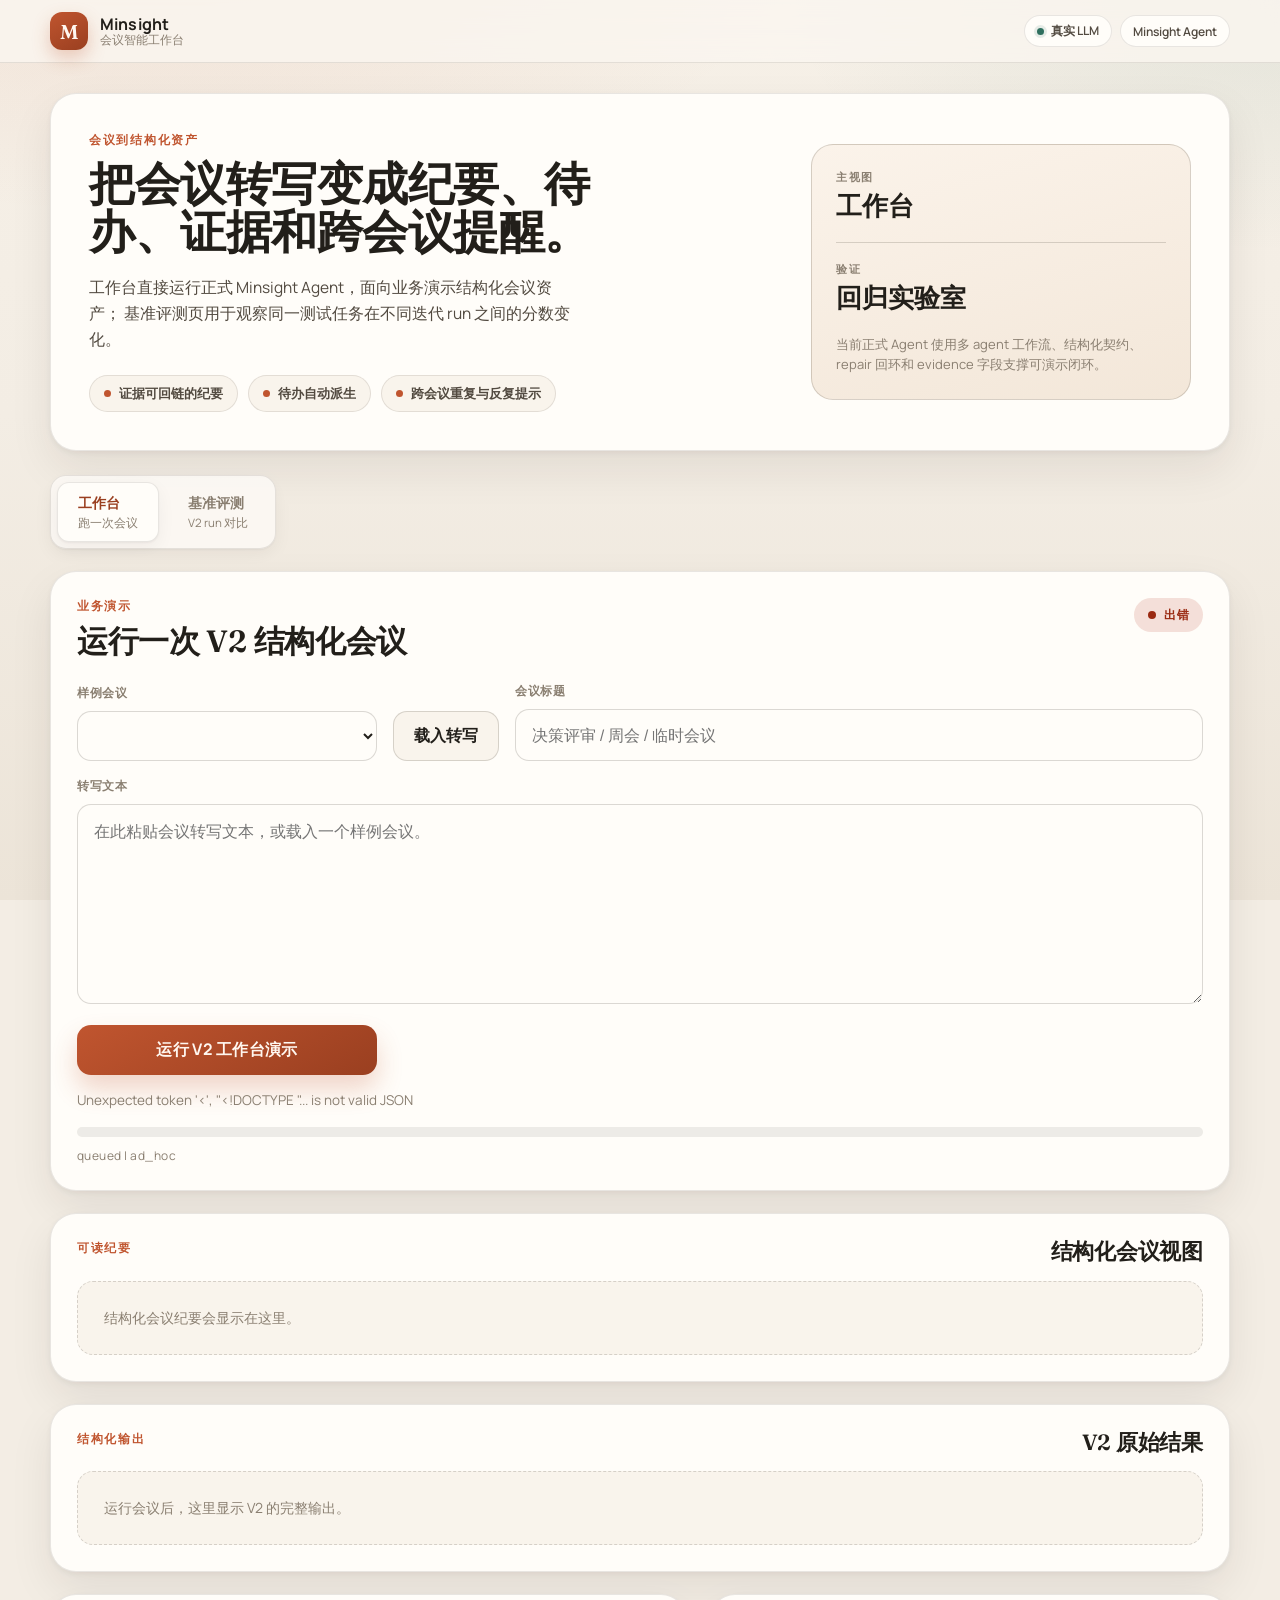
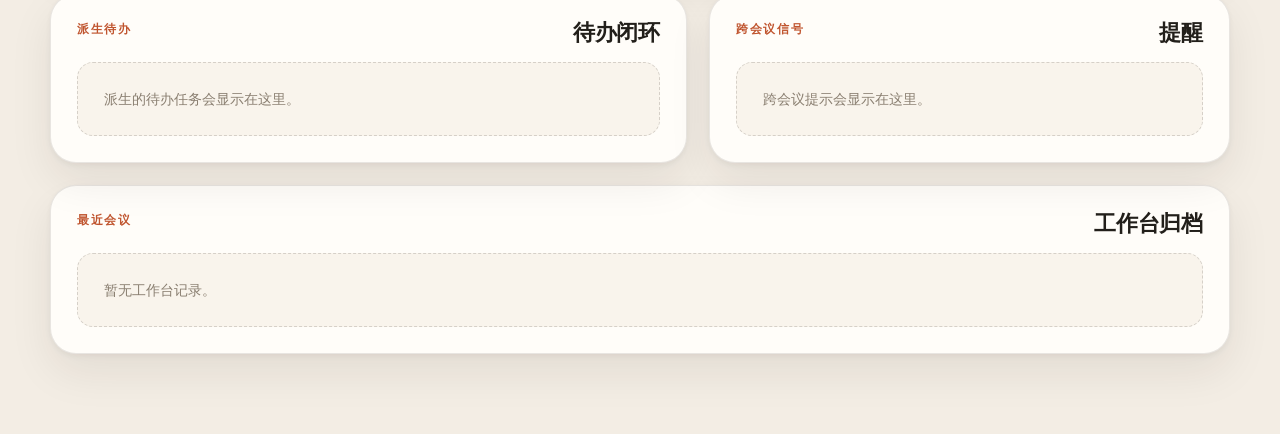
==== commit 1bc64a07: "focus lab benchmark on agent regression" ====
--- a/Lab/web/index.html
+++ b/Lab/web/index.html
@@ -23,7 +23,7 @@
         </div>
         <div class="topbar-badges">
           <span class="badge badge-dot">真实 LLM</span>
-          <span class="badge">V2 工作流</span>
+          <span class="badge">Minsight Agent</span>
         </div>
       </div>
     </header>
@@ -34,8 +34,8 @@
           <p class="eyebrow">会议到结构化资产</p>
           <h1>把会议转写变成纪要、待办、证据和跨会议提醒。</h1>
           <p class="lede">
-            工作台直接运行 V2 会议工作流，面向业务演示结构化会议资产；
-            基准评测页单独保留 V1 与 V2 的效果对比。
+            工作台直接运行正式 Minsight Agent，面向业务演示结构化会议资产；
+            基准评测页用于观察同一测试任务在不同迭代 run 之间的分数变化。
           </p>
           <div class="hero-chips">
             <span class="chip"><span class="chip-dot"></span>证据可回链的纪要</span>
@@ -51,10 +51,10 @@
           <div class="hero-panel-divider"></div>
           <div class="hero-panel-row">
             <span>验证</span>
-            <strong>基准实验室</strong>
+            <strong>回归实验室</strong>
           </div>
           <div class="hero-panel-note">
-            V2 使用多 agent 工作流、结构化契约、repair 回环和 evidence 字段支撑可演示闭环。
+            当前正式 Agent 使用多 agent 工作流、结构化契约、repair 回环和 evidence 字段支撑可演示闭环。
           </div>
         </aside>
       </section>
@@ -66,7 +66,7 @@
         </button>
         <button class="tab" data-tab="benchmark" role="tab">
           <span class="tab-label">基准评测</span>
-          <span class="tab-sub">V1 vs V2</span>
+          <span class="tab-sub">V2 run 对比</span>
         </button>
       </nav>
 
@@ -158,7 +158,7 @@
           <div class="panel-head">
             <div>
               <p class="panel-kicker">运行控制</p>
-              <h2>启动一次 V1 / V2 基准评测</h2>
+              <h2>启动一次 Minsight Agent 回归评测</h2>
             </div>
             <div id="statusPill" class="status-pill idle">空闲</div>
           </div>
@@ -185,15 +185,21 @@
           <article class="score-card">
             <div class="card-head">
               <p>最新汇总</p>
-              <h3>版本得分</h3>
+            <h3>当前 Agent 得分</h3>
             </div>
             <div id="summaryBoard" class="summary-board empty">暂无基准结果。</div>
           </article>
 
           <article class="history-card">
             <div class="card-head">
-              <p>运行归档</p>
-              <h3>历史运行</h3>
+              <div>
+                <p>运行归档</p>
+                <h3>历史运行</h3>
+              </div>
+              <label class="archive-filter">
+                <span>查看任务</span>
+                <select id="runArchiveScenarioSelect"></select>
+              </label>
             </div>
             <div id="runList" class="run-list empty">暂无历史运行。</div>
           </article>
@@ -202,7 +208,7 @@
         <section class="detail-card">
           <div class="card-head">
             <p>逐条评审</p>
-            <h3>每条用例的评审输出</h3>
+            <h3>每条用例的评审输出与历史分差</h3>
           </div>
           <div id="caseTable" class="case-table empty">运行基准后，这里显示逐条评审结果。</div>
         </section>
--- a/Lab/web/styles.css
+++ b/Lab/web/styles.css
@@ -314,6 +314,26 @@
 .card-head h3 { font-size: 22px; }
 .card-head p { margin-bottom: 6px; }
 
+.archive-filter {
+  min-width: 190px;
+}
+
+.archive-filter span {
+  display: block;
+  margin-bottom: 8px;
+  color: var(--muted);
+  font-size: 11px;
+  font-weight: 800;
+  letter-spacing: 0.08em;
+  text-transform: uppercase;
+}
+
+.archive-filter select {
+  min-height: 42px;
+  border-radius: 12px;
+  background: var(--surface-soft);
+}
+
 /* ---------- Status pill ---------- */
 
 .status-pill {
@@ -619,6 +639,92 @@
 }
 
 .detail-grid { margin-top: 16px; }
+
+.heatmap-card {
+  margin-top: 16px;
+  padding: 18px;
+  border-radius: 18px;
+  border: 1px solid var(--line);
+  background:
+    linear-gradient(135deg, rgba(47, 111, 94, 0.08), transparent 42%),
+    linear-gradient(180deg, var(--surface) 0%, var(--surface-soft) 100%);
+}
+
+.heatmap-card.empty-heatmap {
+  border-style: dashed;
+  color: var(--muted);
+}
+
+.heatmap-head {
+  display: flex;
+  justify-content: space-between;
+  gap: 16px;
+  align-items: start;
+}
+
+.heatmap-title {
+  font-weight: 800;
+  color: var(--ink);
+}
+
+.heatmap-note {
+  color: var(--muted);
+  font-size: 12.5px;
+  line-height: 1.5;
+}
+
+.heatmap-grid {
+  display: grid;
+  grid-template-columns: repeat(5, 1fr);
+  gap: 10px;
+  margin-top: 16px;
+}
+
+.heat-cell {
+  min-height: 92px;
+  padding: 13px;
+  border-radius: 16px;
+  border: 1px solid var(--line);
+  background: var(--surface);
+  display: flex;
+  flex-direction: column;
+  justify-content: space-between;
+}
+
+.heat-cell span {
+  color: var(--muted);
+  font-size: 12px;
+  font-weight: 700;
+}
+
+.heat-cell strong {
+  font-size: 22px;
+  font-weight: 800;
+  font-variant-numeric: tabular-nums;
+}
+
+.heat-cell small {
+  color: var(--muted);
+  font-size: 11.5px;
+  font-variant-numeric: tabular-nums;
+}
+
+.heat-cell.up {
+  background: linear-gradient(180deg, rgba(47, 111, 94, 0.20), rgba(47, 111, 94, 0.07));
+  border-color: rgba(47, 111, 94, 0.28);
+}
+.heat-cell.up strong { color: var(--good); }
+
+.heat-cell.down {
+  background: linear-gradient(180deg, rgba(192, 85, 47, 0.20), rgba(192, 85, 47, 0.07));
+  border-color: rgba(192, 85, 47, 0.30);
+}
+.heat-cell.down strong { color: var(--brand-ink); }
+
+.heat-cell.flat {
+  background: linear-gradient(180deg, rgba(138, 127, 113, 0.14), rgba(138, 127, 113, 0.05));
+}
+.heat-cell.flat strong { color: var(--muted); }
 
 .case-top {
   display: flex;
@@ -763,6 +869,7 @@
   .demo-controls,
   .minutes-grid,
   .raw-output-grid,
+  .heatmap-grid,
   .variant-grid {
     grid-template-columns: 1fr;
   }
